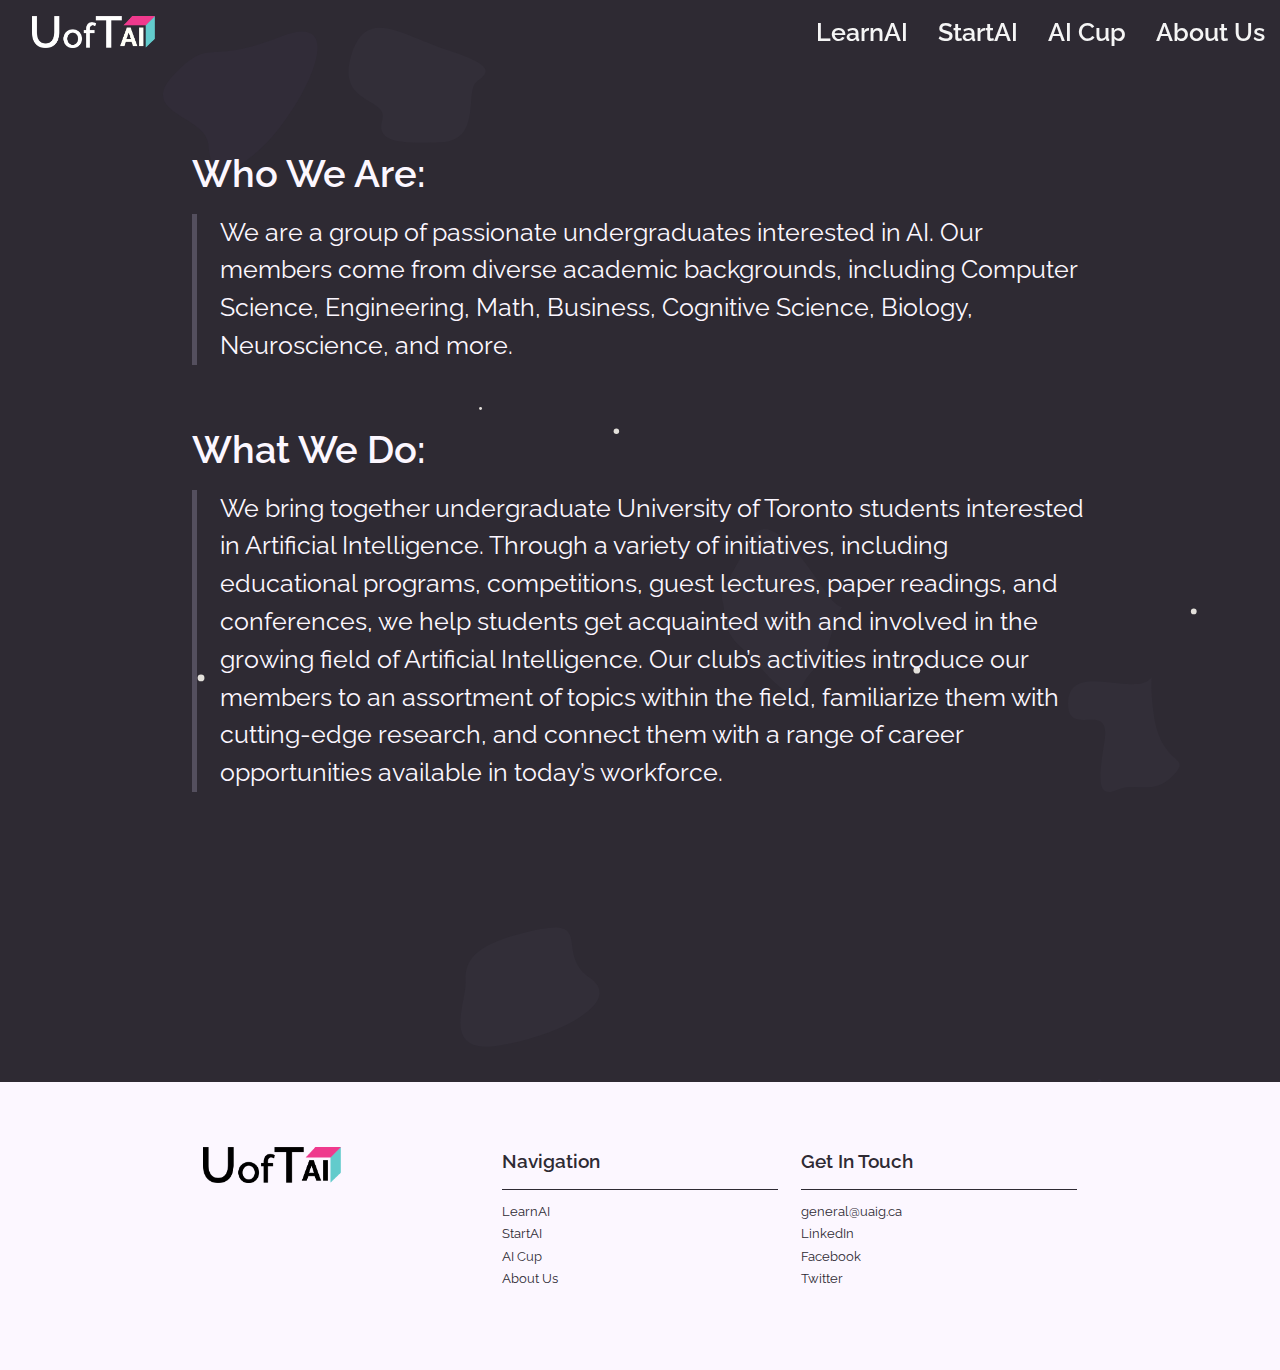
==== about/index.html @ dcece519 "Renamed CollabAI to AI Cup" ====
<!DOCTYPE html>
<html class="scroll-nice">
<head>
	<link rel="stylesheet" type="text/css" href="../styles.css">
	<link rel="stylesheet" type="text/css" href="https://uoftai.github.io/styles.css">
	<link href="https://fonts.googleapis.com/css?family=Montserrat|Nunito|Raleway:400,600,700&display=swap" rel="stylesheet">
	<link rel="stylesheet" href="https://cdnjs.cloudflare.com/ajax/libs/materialize/1.0.0/css/materialize.min.css">
	<title>About Us</title>
	<asteroid-scale>0.01</asteroid-scale>
</head>
<body>
	<svg id="asteroids" viewbox="0 0 1000 520">
		<g id='ast-container'>
		</g>
	</svg>
	<div class="content">
		<div class="navbar-fixed hide-on-med-and-down">
			<nav class="nav-no-shadow">
				<div class="nav-wrapper nav-dark-clear">
					<a href="../" class="brand-logo subtitle-weight nav-text nav-text-light"><span class="hide-on-med-and-down">&nbsp;&nbsp;&nbsp;&nbsp;</span><img style="width: auto; height: 32px; margin-top: 16px;" src="../assets/images/uoftai_light.png"></a>
					<ul id="nav-mobile" class="right hide-on-med-and-down">
						<li><a class="nav-text nav-text-light subtitle-weight flow-text" href="../learnai/">LearnAI</a></li>
						<li><a class="nav-text nav-text-light subtitle-weight flow-text" href="../startai/">StartAI</a></li>
						<li><a class="nav-text nav-text-light subtitle-weight flow-text" href="../aicup/">AI Cup</a></li>
						<li><a class="nav-text nav-text-light subtitle-weight flow-text" href="#!">About Us</a></li>
					</ul>
				</div>
			</nav>
		</div>

		<div class="container">
			<div class="space-10"></div>

			<div class="subtitle-weight text-light fsize-m">
				Who We Are:
			</div>
			<blockquote class="body-weight text-light flow-text">
				We are a group of passionate undergraduates interested in AI. 
				Our members come from diverse academic backgrounds, including Computer Science, 
				Engineering, Math, Business, Cognitive Science, Biology, Neuroscience, and more. 			
			</blockquote>

			<div class="space"></div>

			<div class="subtitle-weight text-light fsize-m">
				What We Do:
			</div>
			<blockquote class="body-weight text-light flow-text">
				We bring together undergraduate University of Toronto students interested in Artificial Intelligence. 
				Through a variety of initiatives, including educational programs, competitions, guest lectures, paper 
				readings, and conferences, we help students get acquainted with and involved in the growing field of 
				Artificial Intelligence. Our club’s activities introduce our members to an assortment of topics within 
				the field, familiarize them with cutting-edge research, and connect them with a range of career opportunities 
				available in today’s workforce.			
			</blockquote>

			<div class="space"></div>
		</div>

		<div class="space-25"></div>
		
		<footer class="page-footer bg-light">
			<div class="container">
				<div class="space"></div>
				<div class="row text-dark">
					<div class="col s4">
						<div class="subtitle-weight fsize-m">
							<a class="text-dark" href="../"><img style="width: 50%; height: auto;" src="../assets/images/uoftai.png"></a>
						</div>
					</div>
					<div class="col s4">
						<div class="subtitle-weight fsize-s">
							Navigation
						</div>
						<div>
							<ul>
								<li><div class="divider dark-grey"></div></li>
								<li><a class="text-dark body-weight fsize-s-" href="../learnai/">LearnAI</a></li>
								<li><a class="text-dark body-weight fsize-s-" href="../startai/">StartAI</a></li>
								<li><a class="text-dark body-weight fsize-s-" href="../aicup/">AI Cup</a></li>
								<li><a class="text-dark body-weight fsize-s-" href="#!">About Us</a></li>
							</ul>
						</div>
					</div>
					<div class="col s4">
						<div class="subtitle-weight fsize-s">
							Get In Touch
						</div>
						<div>
							<ul>
								<li><div class="divider dark-grey"></div></li>
								<li><a class="text-dark body-weight fsize-s-" target="_top" href="mailto:general@uaig.ca">general@uaig.ca</a></li>
								<li><a class="text-dark body-weight fsize-s-" target="_blank" href="https://www.linkedin.com/company/uaig-uoft/">LinkedIn</a></li>
								<li><a class="text-dark body-weight fsize-s-" target="_blank" href="https://www.facebook.com/UofTUAIG/">Facebook</a></li>
								<li><a class="text-dark body-weight fsize-s-" target="_blank" href="https://twitter.com/UaigUoft">Twitter</a></li>
							</ul>
						</div>
					</div>
				</div>
				<div class="space"></div>
			</div>
		</footer>
	</div>
</body>
<script type="text/javascript" src="https://cdnjs.cloudflare.com/ajax/libs/jquery/3.4.1/jquery.js"></script>
<script src="https://cdnjs.cloudflare.com/ajax/libs/materialize/1.0.0/js/materialize.min.js"></script>
<script type="text/javascript" src="../code.js"></script>
<script type="text/javascript" src="https://uoftai.github.io/code.js"></script>
</html>
---- styles.css ----
.dark-grey {
	background: #2E2A33 !important;
	background-color: #2E2A33 !important;
}

.mid-grey {
	background: #544F5E !important;
	background-color: #544F5E !important;
}

.bg-light {
	background: #FCF7FF !important;
}

.text-light {
	color: #FCF7FF;
}

.text-dark {
	color: #2E2A33;
}

.accent-blue {
	background: #62cbcc;
}

.accent-magenta {
	background: #ef3a8d;
}

#asteroids {
	position: absolute;
	top: 0;
	left: 0;
	z-index: 1;
}

.content {
	position: absolute;
	top: 0;
	left: 0;
	width: 100%;
	height: auto;
	z-index: 10;
}

.divider {
	margin-bottom: 10px;
	margin-top: -2px;
}

.wide-container {
	width: 85%;
	margin: 0 auto;
}

body, svg {
	background: #2E2A33;
}

blockquote {
	border-left: 5px solid #544F5E !important;
}

.coll.with-header .coll-item {
	padding-left: 30px;
}

.coll-header {
	padding: 10px 0px;
}

.coll-item {
	padding: 10px 20px;
	margin: 0;
}

.body-weight {
	font-family: 'Raleway', sans-serif;
	font-weight: 400;
}

.subtitle-weight {
	font-family: 'Raleway', sans-serif;
	font-weight: 600;
}

.title-weight {
	font-family: 'Raleway', sans-serif;
	font-weight: 700;
}

.nav-wrapper {
	transition: background-color .45s ease !important;
}

nav {
	transition: -webkit-box-shadow .4s ease, box-shadow .4s ease;
	background-color: rgba(0,0,0,0) !important;
}

.nav-no-shadow {
	-webkit-box-shadow: none !important;
	box-shadow: none !important;
}

.nav-text {
	transition: color .8s ease;	
}

.nav-dark-clear {
	background-color: rgba(46,42,51,0) !important;
}

.nav-dark {
	background-color: rgba(46,42,51,.4) !important;
}

.nav-dark:hover {
	background-color: rgba(46,42,51,1) !important;
}

.nav-light {
	background-color: rgba(244,244,244,.4) !important;
}

.nav-light:hover {
	background-color: rgba(244,244,244,1) !important;
}

.nav-text-dark {
	color: #2E2A33 !important;
}

.nav-text-light {
	color: #F5F5F5 !important;
}

#intro-left {
	position: absolute;
	left: 15vw;
	top: 45vh;
    transform: translate(0, -50%);
    max-width: 35vw;
}

#intro-right {
	position: absolute;
	left: 55vw;
	top: 45vh;
	width: 30vw;
	height: 23vw;
	transform: translate(0, -50%);
}

.top-center {
	position: absolute;
	left: 50vw;
	top: 45vh;
    transform: translate(-50%, -50%);
}

.flex-row {
	display: flex;
}

.flex-col {
	flex: 1;
}

.fsize-t {
	font-size: 0.7vw;
}

.fsize-s- {
	font-size: 1vw;
}

.fsize-s {
	font-size: 1.5vw;
}

.fsize-m {
	font-size: 3vw;
	line-height: 3.1vw;
}

.fsize-l {
	font-size: 5vw;
	line-height: 4.5vw;
}

.fsize-h {
	font-size: 8vw;
	line-height: 7.5vw;
}

.space, .space-5 {
	height: 5vh;
}

.space-10 {
	height: 10vh;
}

.space-15 {
	height: 15vh;
}

.space-20 {
	height: 20vh;
}

.space-25 {
	height: 25vh;
}

a.bot {
	color: #FCF7FF !important;
	border-bottom: dotted #FCF7FF !important;
    border-bottom-width: thin;
}

a.bot:hover {
	color: #FCF7FF !important;
	border-bottom: solid #FCF7FF !important;
    border-bottom-width: thin;
}

.separator {
	margin-left: 25vw;
	width: 50vw;
	height: 1vh;
	border-bottom: solid #FCF7FF !important;
    border-bottom-width: thin;
}

@media only screen and (min-width: 992px) and (min-height: 120vw) {
}

@media only screen and (min-width: 992px) and (min-height: 120vw) and (max-width: 1200px) {
}

@media only screen and (min-width: 992px) and (min-height: 150vw) and (max-width: 1200px) {
}

@media only screen and (min-width: 992px) and (min-height: 150vw) {
}

@media only screen and (min-height: 550px) and (max-width: 450px) {
	.scl-text {
		font-size: 3vmin !important;
	}
}

@media only screen and (max-height: 450px) and (min-width: 550px) {
	.scl-text {
		font-size: 1.5vw !important;
	}
}

@media only screen and (max-height: 675px) and (min-width: 550px) {
	.scl-text {
		font-size: 1.5vw !important;
	}
}

@media only screen and (max-height: 650px) and (max-width: 650px) {
	.hide-on-small-only {
		display: none !important;
	}
}

@media only screen and (min-width: 400px) {
	.hide-on-tiny {
		display: block;
	}

	.show-on-tiny {
		display: none;
	}

	.scl-text {
		font-size: 2vmin;
	}
}

@media only screen and (max-width: 400px) {
	.hide-on-tiny {
		display: none;
	}

	.show-on-tiny {
		display: block;
	}

	.scl-text {
		font-size: 2.5vmin;
	}
}

@media only screen and (min-width: 600px) {
	.scroll-nice::-webkit-scrollbar {
		width: 7px;
	}

	.scroll-nice::-webkit-scrollbar-track {
		background: #FAFAFA;
	}
	 
	.scroll-nice::-webkit-scrollbar-thumb {
		background: #616161; 
	}

	.show-on-small-only {
		display: none !important;
	}
}

@media only screen and (max-width: 600px) {
	::-webkit-scrollbar { 
		display: none; 
	}

	.center-m {
		text-align: center;
	}
	
	.show-on-small-only {
		display: block;
	}

	.show-on-med-only {
		display: none !important;
	}
}

@media only screen and (min-width: 992px) {
	.hide-on-large-and-up {
		display: none !important;
	}

	.show-on-med-and-down {
		display: none;
	}

	.show-on-med-only {
		display: none;
	}
}

@media only screen and (max-width: 992px) {
	.show-on-med-and-down {
		display: block;
	}

	.show-on-med-only {
		display: block;
	}
}

@media only screen and (min-width: 1200px) {
	.hide-on-large-and-up {
		display: none !important;
	}

	.hide-on-large-and-down {
		display: block;
	}

	.show-on-large-and-down {
		display: none;
	}

	.scl-text {
		font-size: 2.2vmin;
	}
}


@media only screen and (max-width: 1200px) {
	.hide-on-large-and-down {
		display: none !important;
	}

	.show-on-large-and-down {
		display: block;
	}
}

@media only screen and (min-width: 1700px) {
	.scl-text {
		font-size: 2.5vmin;
	}
}


@media only screen and (min-width: 2100px) {
	.scroll-nice::-webkit-scrollbar {
		width: 12px;
	}
}
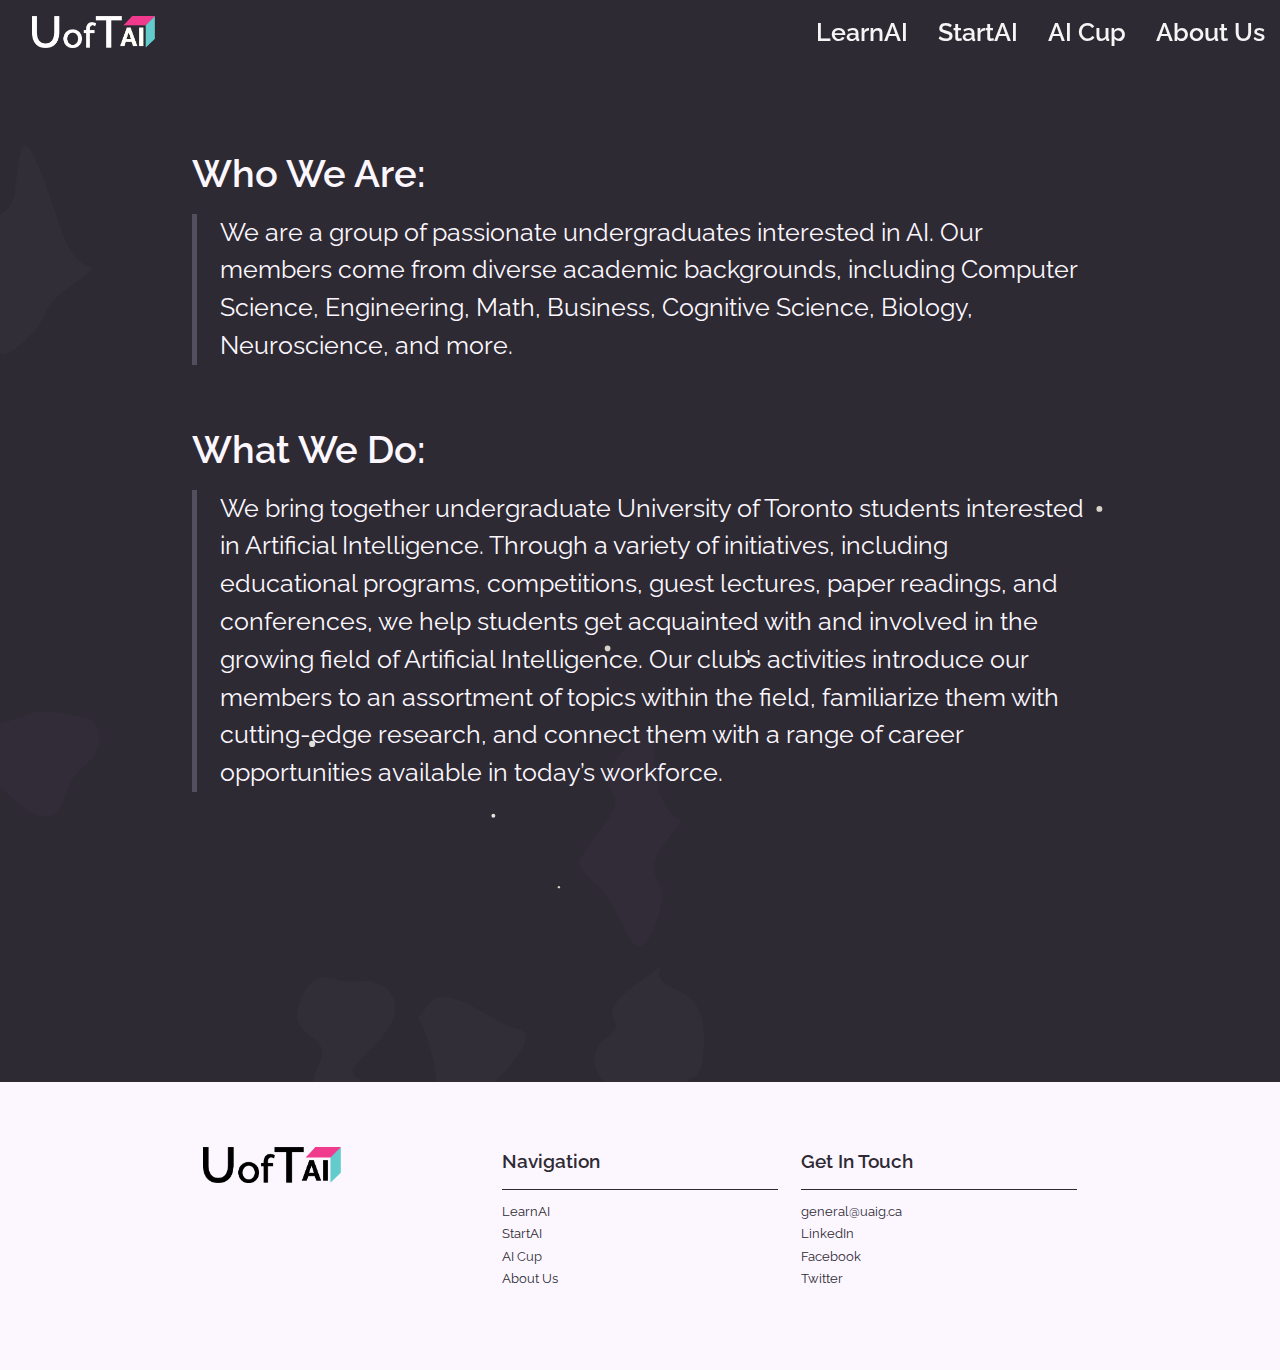
==== commit 82c7591d: "Removed the links to live css and js files that were redundant" ====
--- a/about/index.html
+++ b/about/index.html
@@ -2,7 +2,6 @@
 <html class="scroll-nice">
 <head>
 	<link rel="stylesheet" type="text/css" href="../styles.css">
-	<link rel="stylesheet" type="text/css" href="https://uoftai.github.io/styles.css">
 	<link href="https://fonts.googleapis.com/css?family=Montserrat|Nunito|Raleway:400,600,700&display=swap" rel="stylesheet">
 	<link rel="stylesheet" href="https://cdnjs.cloudflare.com/ajax/libs/materialize/1.0.0/css/materialize.min.css">
 	<title>About Us</title>
@@ -105,5 +104,4 @@
 <script type="text/javascript" src="https://cdnjs.cloudflare.com/ajax/libs/jquery/3.4.1/jquery.js"></script>
 <script src="https://cdnjs.cloudflare.com/ajax/libs/materialize/1.0.0/js/materialize.min.js"></script>
 <script type="text/javascript" src="../code.js"></script>
-<script type="text/javascript" src="https://uoftai.github.io/code.js"></script>
 </html>
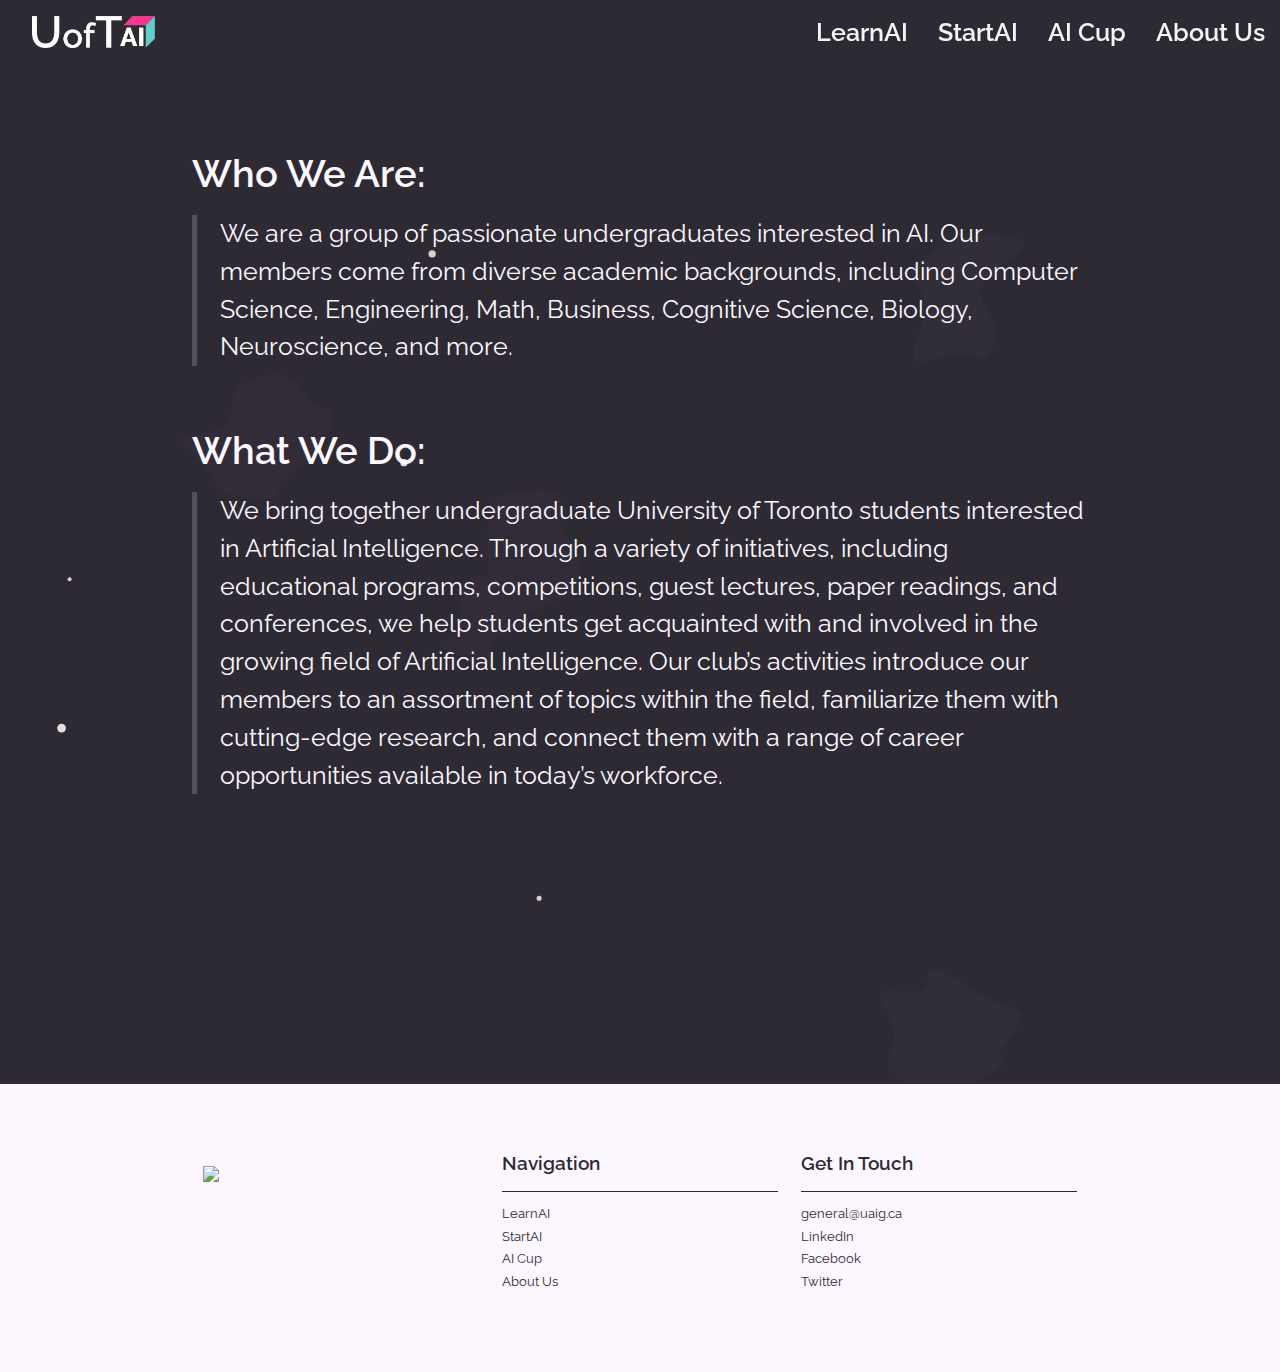
==== commit 846457fe: "Added mobile responsiveness 1.0" ====
--- a/about/index.html
+++ b/about/index.html
@@ -4,6 +4,7 @@
 	<link rel="stylesheet" type="text/css" href="../styles.css">
 	<link href="https://fonts.googleapis.com/css?family=Montserrat|Nunito|Raleway:400,600,700&display=swap" rel="stylesheet">
 	<link rel="stylesheet" href="https://cdnjs.cloudflare.com/ajax/libs/materialize/1.0.0/css/materialize.min.css">
+	<meta name="viewport" content="width=device-width, initial-scale=1.0">
 	<title>About Us</title>
 	<asteroid-scale>0.01</asteroid-scale>
 </head>
@@ -30,7 +31,10 @@
 		<div class="container">
 			<div class="space-10"></div>
 
-			<div class="subtitle-weight text-light fsize-m">
+			<div class="subtitle-weight text-light fsize-m hide-on-small-only">
+				Who We Are:
+			</div>
+			<div class="subtitle-weight text-light fsize-l show-on-small-only">
 				Who We Are:
 			</div>
 			<blockquote class="body-weight text-light flow-text">
@@ -41,7 +45,10 @@
 
 			<div class="space"></div>
 
-			<div class="subtitle-weight text-light fsize-m">
+			<div class="subtitle-weight text-light fsize-m hide-on-small-only">
+				What We Do:
+			</div>
+			<div class="subtitle-weight text-light fsize-l show-on-small-only">
 				What We Do:
 			</div>
 			<blockquote class="body-weight text-light flow-text">
@@ -62,12 +69,12 @@
 			<div class="container">
 				<div class="space"></div>
 				<div class="row text-dark">
-					<div class="col s4">
+					<div class="col m4 hide-on-small-only">
 						<div class="subtitle-weight fsize-m">
-							<a class="text-dark" href="../"><img style="width: 50%; height: auto;" src="../assets/images/uoftai.png"></a>
+							<a class="text-dark" href="../"><img style="width: 50%; height: auto;" src="assets/images/uoftai.png"></a>
 						</div>
 					</div>
-					<div class="col s4">
+					<div class="col m4 hide-on-small-only">
 						<div class="subtitle-weight fsize-s">
 							Navigation
 						</div>
@@ -81,7 +88,7 @@
 							</ul>
 						</div>
 					</div>
-					<div class="col s4">
+					<div class="col m4 hide-on-small-only">
 						<div class="subtitle-weight fsize-s">
 							Get In Touch
 						</div>
@@ -95,6 +102,34 @@
 							</ul>
 						</div>
 					</div>
+					<div class="col s6 show-on-small-only">
+						<div class="subtitle-weight fsize-m">
+							Navigation
+						</div>
+						<div>
+							<ul>
+								<li><div class="divider dark-grey"></div></li>
+								<li><a class="text-dark body-weight fsize-m-" href="../learnai/">LearnAI</a></li>
+								<li><a class="text-dark body-weight fsize-m-" href="../startai/">StartAI</a></li>
+								<li><a class="text-dark body-weight fsize-m-" href="../aicup/">AI Cup</a></li>
+								<li><a class="text-dark body-weight fsize-m-" href="#!">About Us</a></li>
+							</ul>
+						</div>
+					</div>
+					<div class="col s6 show-on-small-only">
+						<div class="subtitle-weight fsize-m">
+							Get In Touch
+						</div>
+						<div>
+							<ul>
+								<li><div class="divider dark-grey"></div></li>
+								<li><a class="text-dark body-weight fsize-m-" target="_top" href="mailto:general@uaig.ca">general@uaig.ca</a></li>
+								<li><a class="text-dark body-weight fsize-m-" target="_blank" href="https://www.linkedin.com/company/uaig-uoft/">LinkedIn</a></li>
+								<li><a class="text-dark body-weight fsize-m-" target="_blank" href="https://www.facebook.com/UofTUAIG/">Facebook</a></li>
+								<li><a class="text-dark body-weight fsize-m-" target="_blank" href="https://twitter.com/UaigUoft">Twitter</a></li>
+							</ul>
+						</div>
+					</div>
 				</div>
 				<div class="space"></div>
 			</div>
--- a/styles.css
+++ b/styles.css
@@ -136,23 +136,6 @@
 	color: #F5F5F5 !important;
 }
 
-#intro-left {
-	position: absolute;
-	left: 15vw;
-	top: 45vh;
-    transform: translate(0, -50%);
-    max-width: 35vw;
-}
-
-#intro-right {
-	position: absolute;
-	left: 55vw;
-	top: 45vh;
-	width: 30vw;
-	height: 23vw;
-	transform: translate(0, -50%);
-}
-
 .top-center {
 	position: absolute;
 	left: 50vw;
@@ -180,9 +163,14 @@
 	font-size: 1.5vw;
 }
 
+.fsize-m- {
+	font-size: 2.1vw;
+	line-height: 2.4vw;
+}
+
 .fsize-m {
 	font-size: 3vw;
-	line-height: 3.1vw;
+	line-height: 3.2vw;
 }
 
 .fsize-l {
@@ -217,58 +205,33 @@
 
 a.bot {
 	color: #FCF7FF !important;
-	border-bottom: dotted #FCF7FF !important;
-    border-bottom-width: thin;
+	border-bottom: 2px dotted #FCF7FF !important;
 }
 
 a.bot:hover {
 	color: #FCF7FF !important;
-	border-bottom: solid #FCF7FF !important;
-    border-bottom-width: thin;
-}
-
-.separator {
-	margin-left: 25vw;
-	width: 50vw;
-	height: 1vh;
-	border-bottom: solid #FCF7FF !important;
-    border-bottom-width: thin;
-}
-
-@media only screen and (min-width: 992px) and (min-height: 120vw) {
-}
-
-@media only screen and (min-width: 992px) and (min-height: 120vw) and (max-width: 1200px) {
-}
-
-@media only screen and (min-width: 992px) and (min-height: 150vw) and (max-width: 1200px) {
-}
-
-@media only screen and (min-width: 992px) and (min-height: 150vw) {
-}
-
-@media only screen and (min-height: 550px) and (max-width: 450px) {
-	.scl-text {
-		font-size: 3vmin !important;
-	}
-}
-
-@media only screen and (max-height: 450px) and (min-width: 550px) {
-	.scl-text {
-		font-size: 1.5vw !important;
-	}
-}
-
-@media only screen and (max-height: 675px) and (min-width: 550px) {
-	.scl-text {
-		font-size: 1.5vw !important;
-	}
-}
-
-@media only screen and (max-height: 650px) and (max-width: 650px) {
-	.hide-on-small-only {
-		display: none !important;
-	}
+	border-bottom: 2px solid #FCF7FF !important;
+}
+
+.highlight.start {
+    background-size: 100% 40%;
+}
+
+.highlight.pink_accent {
+    background-image: -webkit-linear-gradient(bottom, #ea498d66 0%, #ea498d66 100%);
+	background-image: linear-gradient(to top, #ea498d66 0%, #ea498d66 100%);
+}
+.highlight.blue_accent {
+    background-image: -webkit-linear-gradient(bottom, #62cbcc66 0%, #62cbcc66 100%);
+	background-image: linear-gradient(to top, #62cbcc66 0%, #62cbcc66 100%);
+}
+.highlight {
+	background-position: bottom left;
+    background-size: 0 40%;
+    background-repeat: no-repeat;
+    transition: background 1s cubic-bezier(0.42, 0, 0.095, 0.935);
+    transition-timing-function: cubic-bezier(0.42, 0, 0.095, 0.935);
+	transition-delay: .1s;
 }
 
 @media only screen and (min-width: 400px) {
@@ -278,10 +241,6 @@
 
 	.show-on-tiny {
 		display: none;
-	}
-
-	.scl-text {
-		font-size: 2vmin;
 	}
 }
 
@@ -293,10 +252,6 @@
 	.show-on-tiny {
 		display: block;
 	}
-
-	.scl-text {
-		font-size: 2.5vmin;
-	}
 }
 
 @media only screen and (min-width: 600px) {
@@ -315,9 +270,46 @@
 	.show-on-small-only {
 		display: none !important;
 	}
+
+	.hide-on-small-only {
+		display: block !important;
+	}
+
+	#intro-left {
+		position: absolute;
+		left: 15vw;
+		top: 45vh;
+		transform: translate(0, -50%);
+		max-width: 35vw;
+	}
+
+	#intro-right {
+		position: absolute;
+		left: 55vw;
+		top: 45vh;
+		width: 30vw;
+		height: 23vw;
+		transform: translate(0, -50%);
+	}
+
+	#intro-spacer {
+		height: 85vh;
+	}
+
+	.separator {
+		margin-left: 25vw;
+		width: 50vw;
+		height: 1vh;
+		border-bottom: solid #FCF7FF !important;
+		border-bottom-width: thin;
+	}
 }
 
 @media only screen and (max-width: 600px) {
+	.hide-on-small-only {
+		display: none !important;
+	}
+
 	::-webkit-scrollbar { 
 		display: none; 
 	}
@@ -332,6 +324,34 @@
 
 	.show-on-med-only {
 		display: none !important;
+	}
+
+	#intro-left {
+		position: absolute;
+		left: 50vw;
+		top: 35vh;
+		transform: translate(-40%, -60%);
+		width: 80vw;
+	}
+
+	#intro-right {
+		display: none !important;
+	}
+
+	#intro-spacer {
+		height: 60vh;
+	}
+
+	.container {
+		width: 70% !important;
+	}
+
+	.separator {
+		margin-left: 12.5vw;
+		width: 75vw;
+		height: 1vh;
+		border-bottom: solid #FCF7FF !important;
+		border-bottom-width: thin;
 	}
 }
 
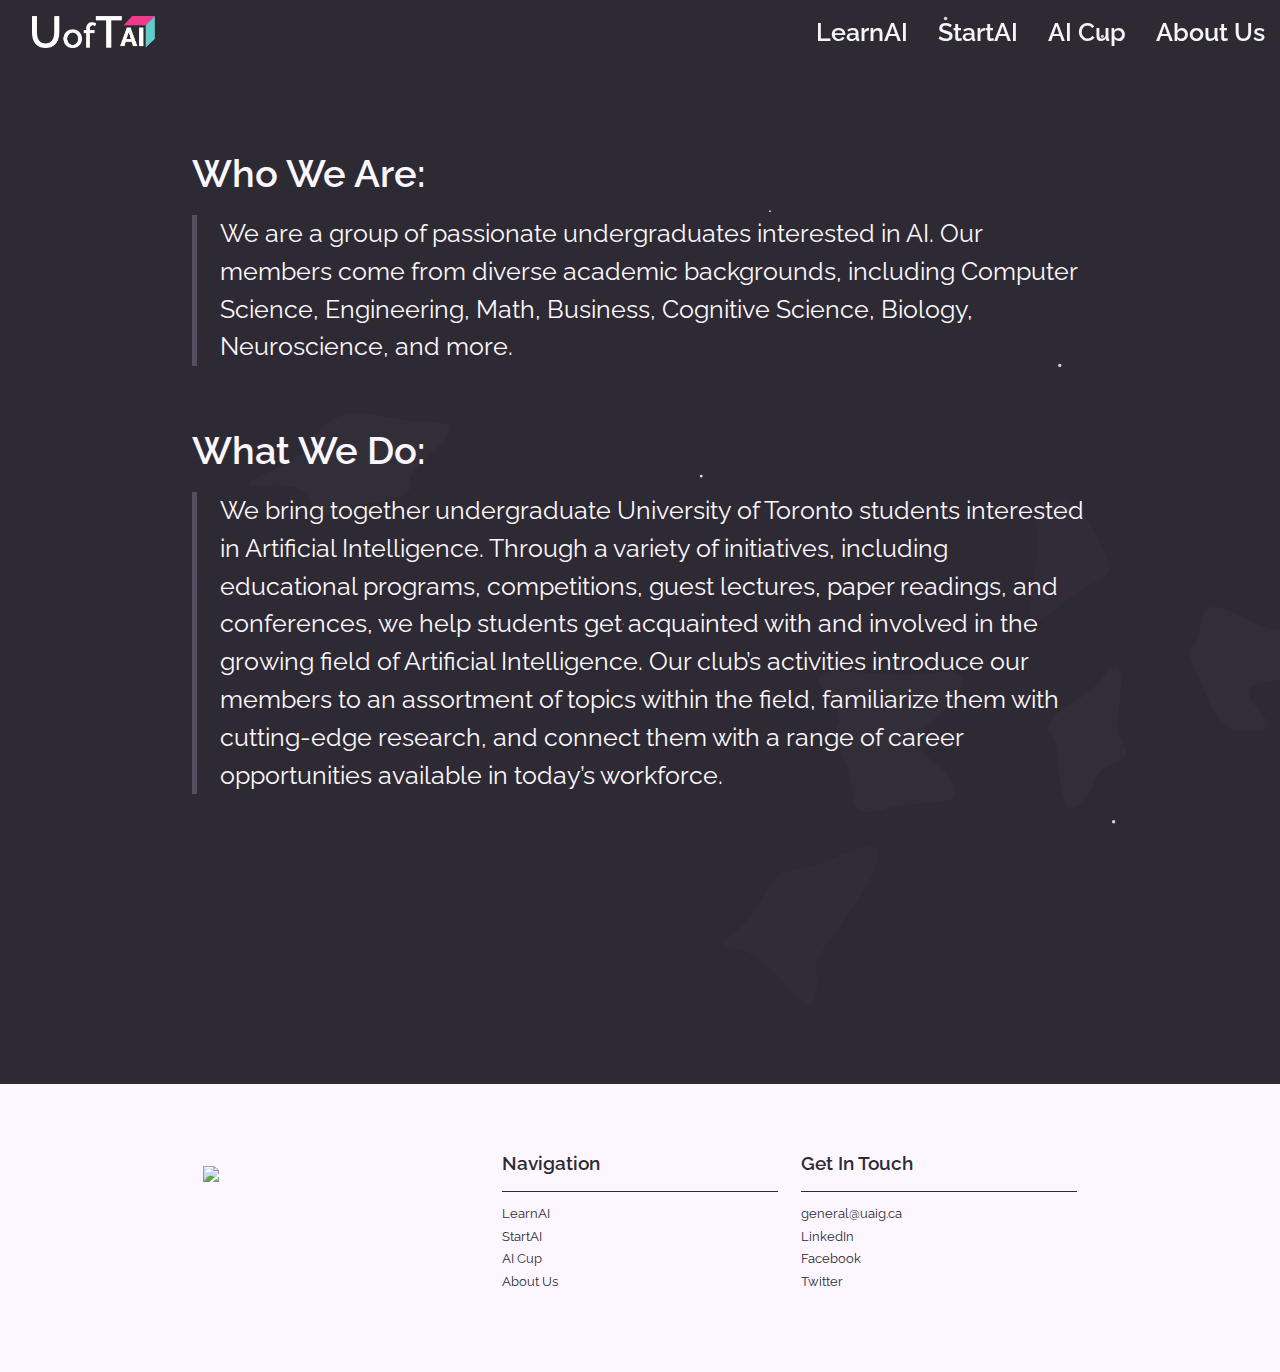
==== commit 2cd67740: "Added navbar and side menu" ====
--- a/about/index.html
+++ b/about/index.html
@@ -3,6 +3,7 @@
 <head>
 	<link rel="stylesheet" type="text/css" href="../styles.css">
 	<link href="https://fonts.googleapis.com/css?family=Montserrat|Nunito|Raleway:400,600,700&display=swap" rel="stylesheet">
+	<link rel="stylesheet" type="text/css" href="https://cdnjs.cloudflare.com/ajax/libs/font-awesome/5.11.2/css/all.css">
 	<link rel="stylesheet" href="https://cdnjs.cloudflare.com/ajax/libs/materialize/1.0.0/css/materialize.min.css">
 	<meta name="viewport" content="width=device-width, initial-scale=1.0">
 	<title>About Us</title>
@@ -14,9 +15,12 @@
 		</g>
 	</svg>
 	<div class="content">
-		<div class="navbar-fixed hide-on-med-and-down">
+		<div class="navbar-fixed">
 			<nav class="nav-no-shadow">
 				<div class="nav-wrapper nav-dark-clear">
+					<a href="#" data-target="slide-out" id="menu-icon" class="sidenav-trigger show-on-med-and-down text-light">
+						<div class="fa fa-bars"></div>
+					</a>
 					<a href="../" class="brand-logo subtitle-weight nav-text nav-text-light"><span class="hide-on-med-and-down">&nbsp;&nbsp;&nbsp;&nbsp;</span><img style="width: auto; height: 32px; margin-top: 16px;" src="../assets/images/uoftai_light.png"></a>
 					<ul id="nav-mobile" class="right hide-on-med-and-down">
 						<li><a class="nav-text nav-text-light subtitle-weight flow-text" href="../learnai/">LearnAI</a></li>
@@ -135,6 +139,16 @@
 			</div>
 		</footer>
 	</div>
+
+	<ul id="slide-out" class="sidenav">
+		<div class="space"></div>
+		<li><a href="#" class="text-dark subtitle-weight fsize-m">Navigation</a></li>
+		<li><div class="divider"></div></li>
+		<li><a class="text-dark body-weight fsize-m-" href="../learnai/">LearnAI</a></li>
+		<li><a class="text-dark body-weight fsize-m-" href="../startai/">StartAI</a></li>
+		<li><a class="text-dark body-weight fsize-m-" href="../aicup/">AI Cup</a></li>
+		<li><a class="text-dark body-weight fsize-m-" href="#!">About Us</a></li>
+	</ul>
 </body>
 <script type="text/javascript" src="https://cdnjs.cloudflare.com/ajax/libs/jquery/3.4.1/jquery.js"></script>
 <script src="https://cdnjs.cloudflare.com/ajax/libs/materialize/1.0.0/js/materialize.min.js"></script>
--- a/styles.css
+++ b/styles.css
@@ -77,17 +77,17 @@
 
 .body-weight {
 	font-family: 'Raleway', sans-serif;
-	font-weight: 400;
+	font-weight: 400 !important;
 }
 
 .subtitle-weight {
 	font-family: 'Raleway', sans-serif;
-	font-weight: 600;
+	font-weight: 600 !important;
 }
 
 .title-weight {
 	font-family: 'Raleway', sans-serif;
-	font-weight: 700;
+	font-weight: 700 !important;
 }
 
 .nav-wrapper {
@@ -140,7 +140,7 @@
 	position: absolute;
 	left: 50vw;
 	top: 45vh;
-    transform: translate(-50%, -50%);
+	transform: translate(-50%, -50%);
 }
 
 .flex-row {
@@ -213,24 +213,28 @@
 	border-bottom: 2px solid #FCF7FF !important;
 }
 
+#menu-icon {
+	font-size: 2vmax;
+}
+
 .highlight.start {
-    background-size: 100% 40%;
+	background-size: 100% 40%;
 }
 
 .highlight.pink_accent {
-    background-image: -webkit-linear-gradient(bottom, #ea498d66 0%, #ea498d66 100%);
+	background-image: -webkit-linear-gradient(bottom, #ea498d66 0%, #ea498d66 100%);
 	background-image: linear-gradient(to top, #ea498d66 0%, #ea498d66 100%);
 }
 .highlight.blue_accent {
-    background-image: -webkit-linear-gradient(bottom, #62cbcc66 0%, #62cbcc66 100%);
+	background-image: -webkit-linear-gradient(bottom, #62cbcc66 0%, #62cbcc66 100%);
 	background-image: linear-gradient(to top, #62cbcc66 0%, #62cbcc66 100%);
 }
 .highlight {
 	background-position: bottom left;
-    background-size: 0 40%;
-    background-repeat: no-repeat;
-    transition: background 1s cubic-bezier(0.42, 0, 0.095, 0.935);
-    transition-timing-function: cubic-bezier(0.42, 0, 0.095, 0.935);
+	background-size: 0 40%;
+	background-repeat: no-repeat;
+	transition: background 1s cubic-bezier(0.42, 0, 0.095, 0.935);
+	transition-timing-function: cubic-bezier(0.42, 0, 0.095, 0.935);
 	transition-delay: .1s;
 }
 
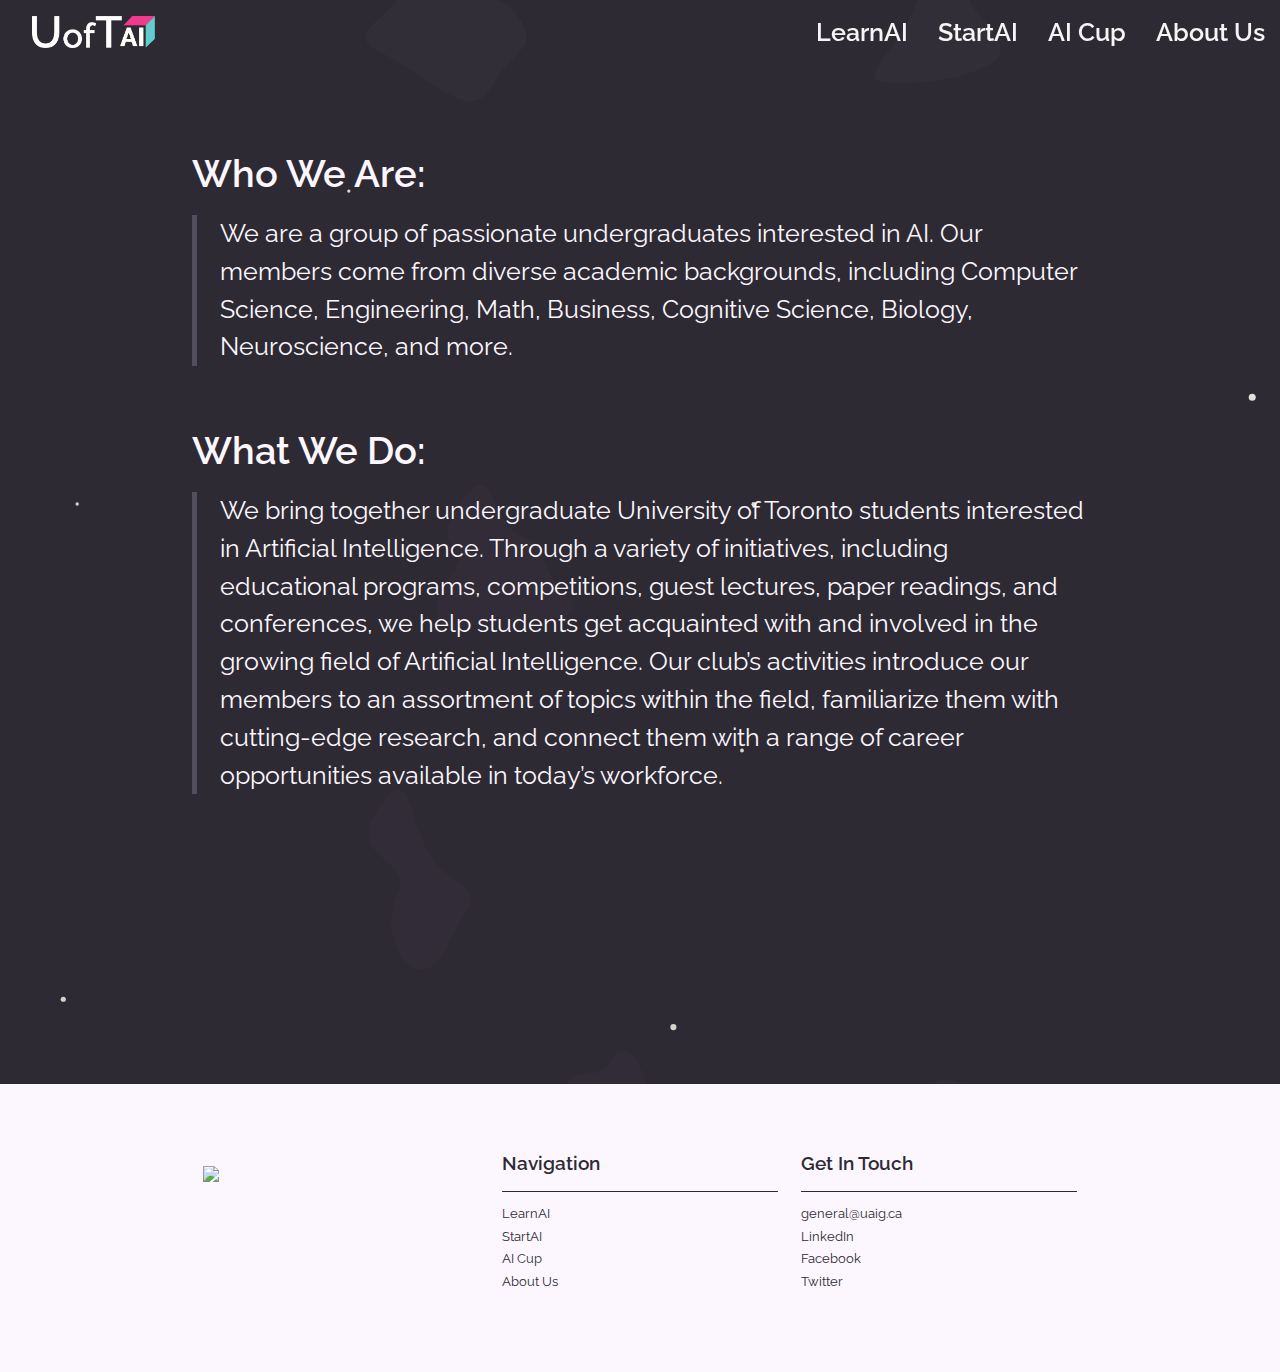
==== commit 1d228f30: "Added favicon" ====
--- a/about/index.html
+++ b/about/index.html
@@ -2,6 +2,7 @@
 <html class="scroll-nice">
 <head>
 	<link rel="stylesheet" type="text/css" href="../styles.css">
+	<link rel="shortcut icon" type="image/png" href="assets/images/favicon.png"/>
 	<link href="https://fonts.googleapis.com/css?family=Montserrat|Nunito|Raleway:400,600,700&display=swap" rel="stylesheet">
 	<link rel="stylesheet" type="text/css" href="https://cdnjs.cloudflare.com/ajax/libs/font-awesome/5.11.2/css/all.css">
 	<link rel="stylesheet" href="https://cdnjs.cloudflare.com/ajax/libs/materialize/1.0.0/css/materialize.min.css">
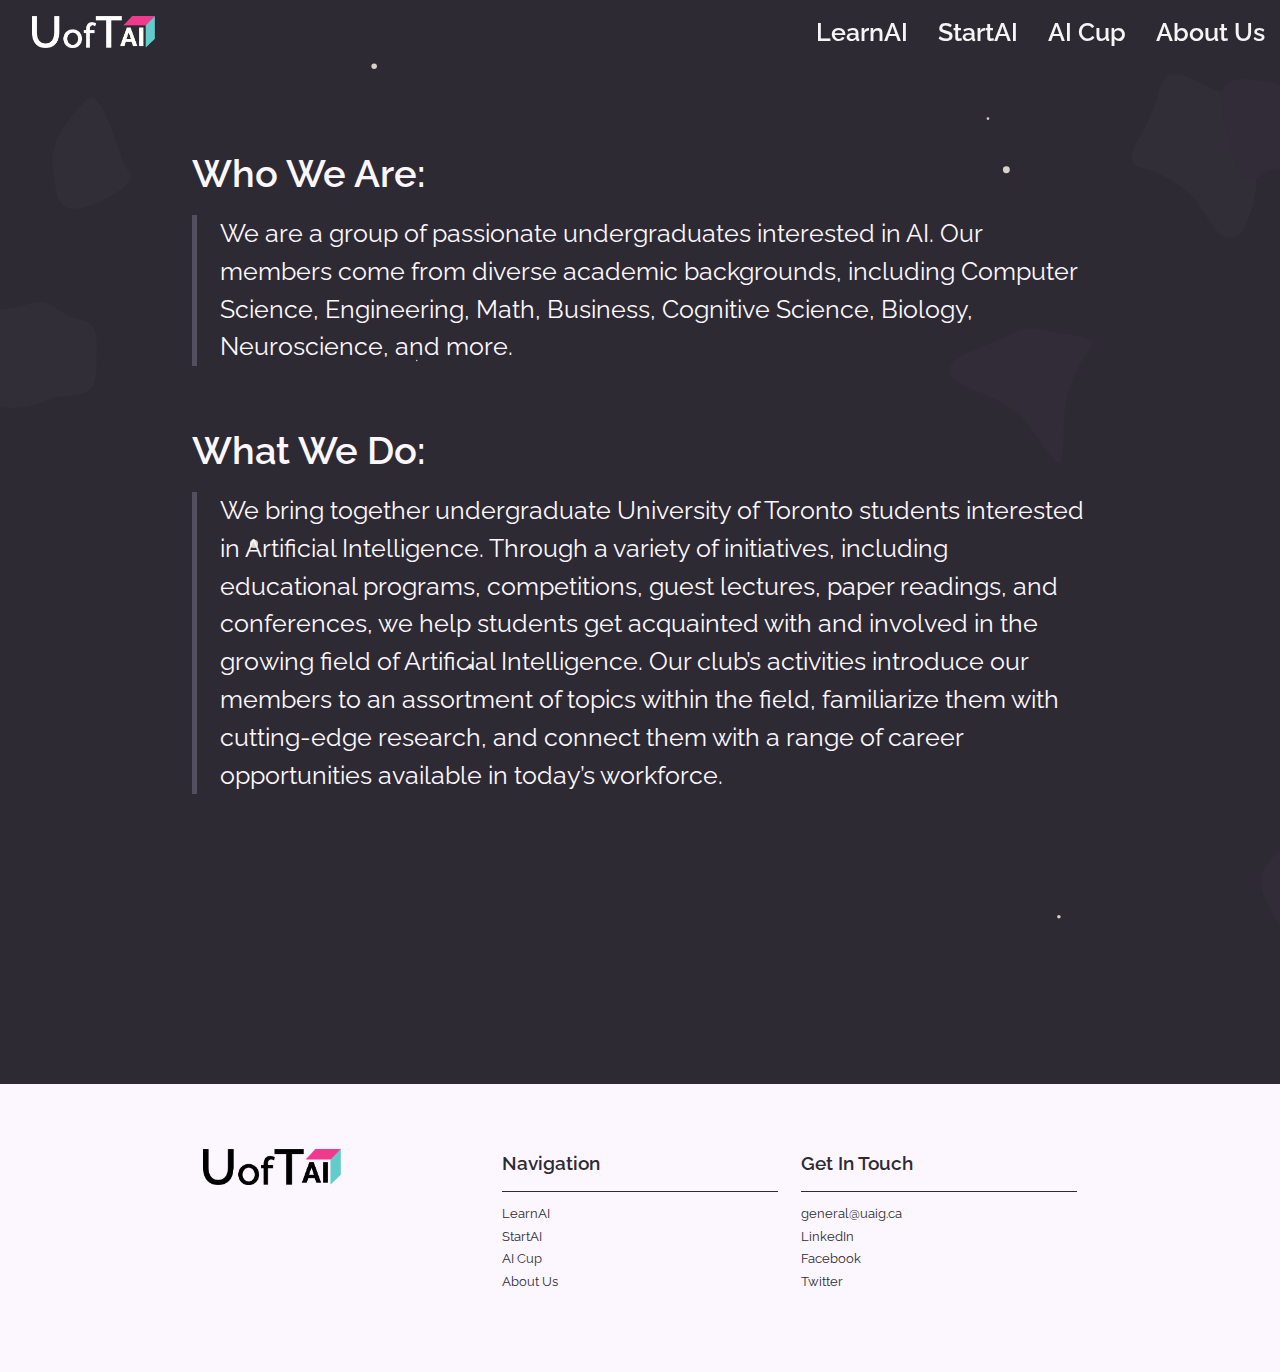
==== commit 0ae04398: "Fixed the logo in the footer:" ====
--- a/about/index.html
+++ b/about/index.html
@@ -76,7 +76,7 @@
 				<div class="row text-dark">
 					<div class="col m4 hide-on-small-only">
 						<div class="subtitle-weight fsize-m">
-							<a class="text-dark" href="../"><img style="width: 50%; height: auto;" src="assets/images/uoftai.png"></a>
+							<a class="text-dark" href="../"><img style="width: 50%; height: auto;" src="../assets/images/uoftai.png"></a>
 						</div>
 					</div>
 					<div class="col m4 hide-on-small-only">
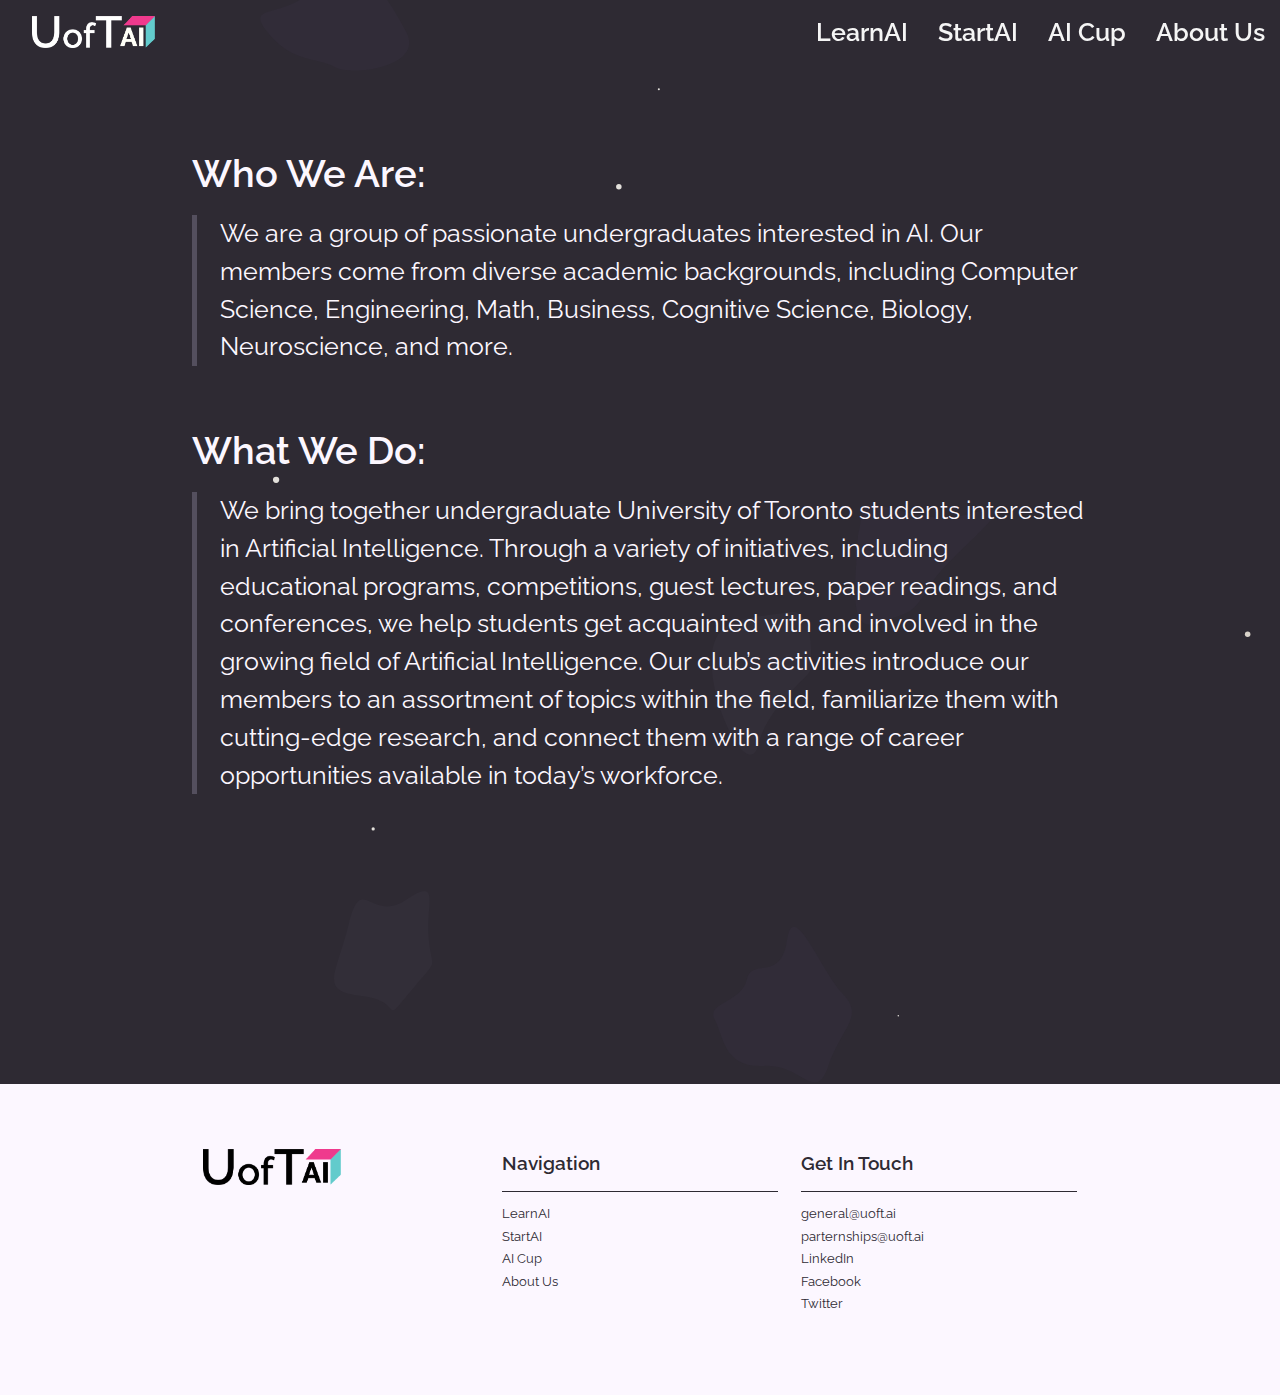
==== commit 3e5d3725: "Changed email in the footer" ====
--- a/about/index.html
+++ b/about/index.html
@@ -100,7 +100,8 @@
 						<div>
 							<ul>
 								<li><div class="divider dark-grey"></div></li>
-								<li><a class="text-dark body-weight fsize-s-" target="_top" href="mailto:general@uaig.ca">general@uaig.ca</a></li>
+								<li><a class="text-dark body-weight fsize-s-" target="_top" href="mailto:general@uoft.ai">general@uoft.ai</a></li>
+								<li><a class="text-dark body-weight fsize-s-" target="_top" href="mailto:parternships@uoft.ai">parternships@uoft.ai</a></li>
 								<li><a class="text-dark body-weight fsize-s-" target="_blank" href="https://www.linkedin.com/company/uaig-uoft/">LinkedIn</a></li>
 								<li><a class="text-dark body-weight fsize-s-" target="_blank" href="https://www.facebook.com/UofTUAIG/">Facebook</a></li>
 								<li><a class="text-dark body-weight fsize-s-" target="_blank" href="https://twitter.com/UaigUoft">Twitter</a></li>
@@ -128,7 +129,8 @@
 						<div>
 							<ul>
 								<li><div class="divider dark-grey"></div></li>
-								<li><a class="text-dark body-weight fsize-m-" target="_top" href="mailto:general@uaig.ca">general@uaig.ca</a></li>
+								<li><a class="text-dark body-weight fsize-m-" target="_top" href="mailto:general@uoft.ai">general@uoft.ai</a></li>
+								<li><a class="text-dark body-weight fsize-m-" target="_top" href="mailto:parternships@uoft.ai">parternships@uoft.ai</a></li>
 								<li><a class="text-dark body-weight fsize-m-" target="_blank" href="https://www.linkedin.com/company/uaig-uoft/">LinkedIn</a></li>
 								<li><a class="text-dark body-weight fsize-m-" target="_blank" href="https://www.facebook.com/UofTUAIG/">Facebook</a></li>
 								<li><a class="text-dark body-weight fsize-m-" target="_blank" href="https://twitter.com/UaigUoft">Twitter</a></li>
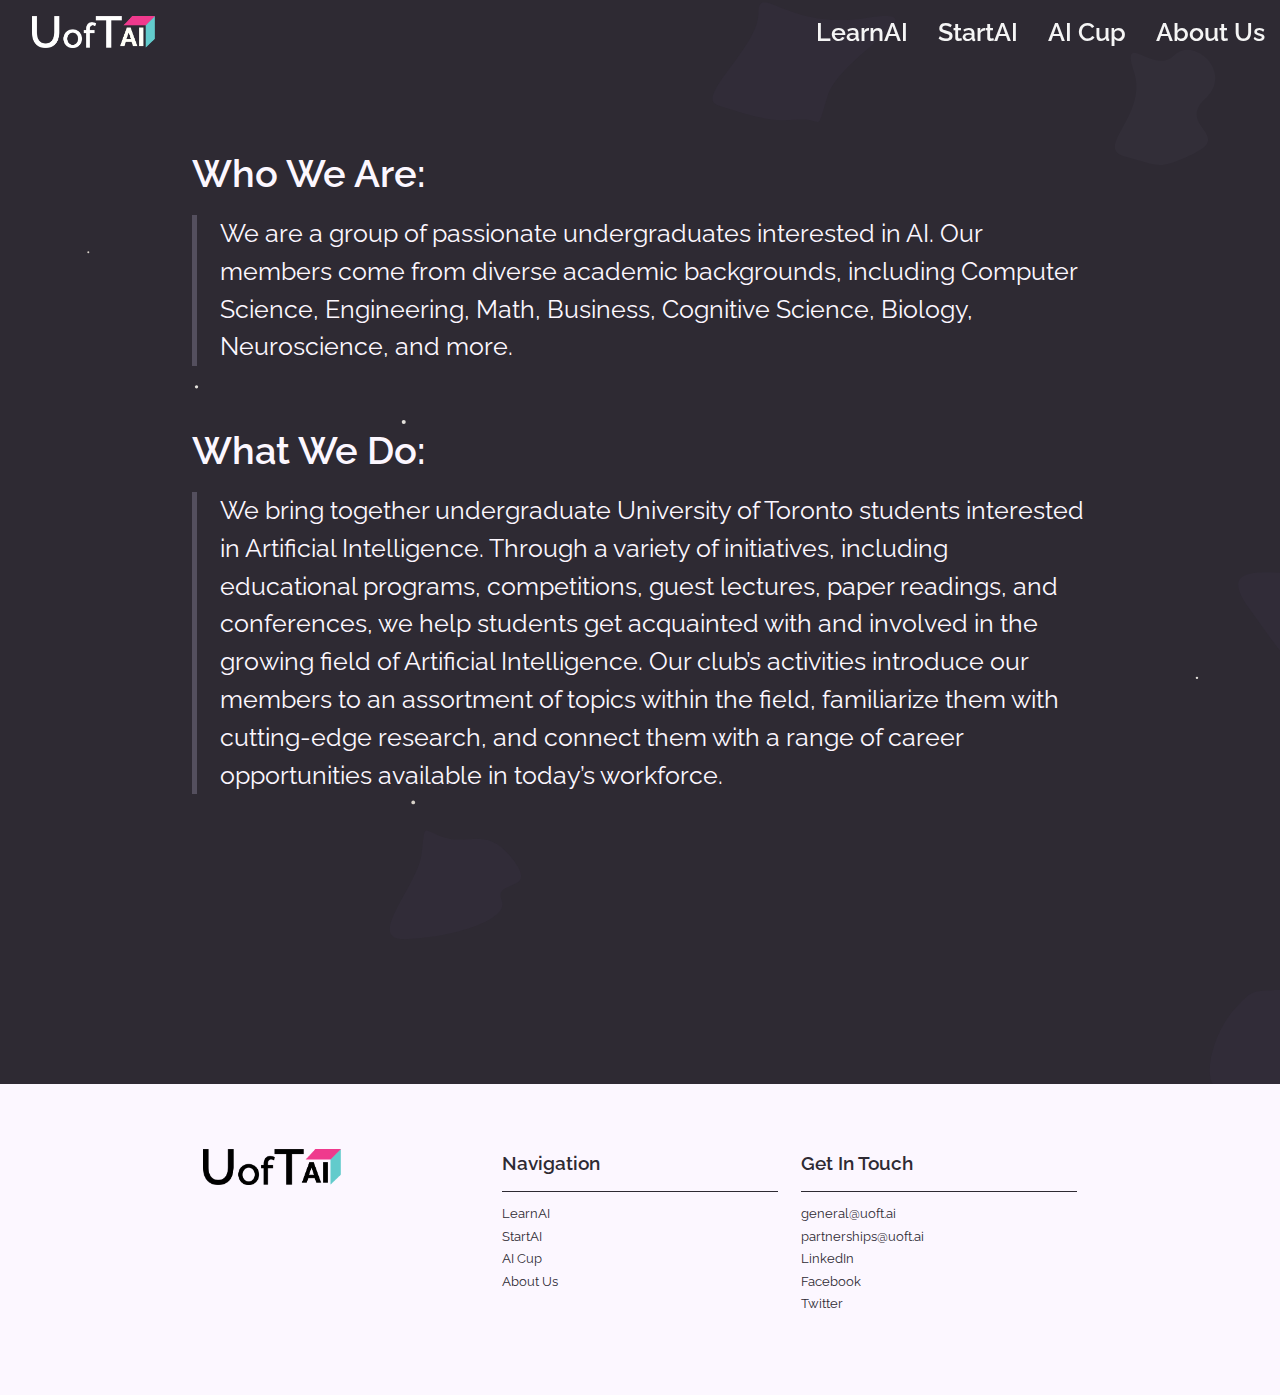
==== commit 5db06208: "Fixed typo in email" ====
--- a/about/index.html
+++ b/about/index.html
@@ -101,7 +101,7 @@
 							<ul>
 								<li><div class="divider dark-grey"></div></li>
 								<li><a class="text-dark body-weight fsize-s-" target="_top" href="mailto:general@uoft.ai">general@uoft.ai</a></li>
-								<li><a class="text-dark body-weight fsize-s-" target="_top" href="mailto:parternships@uoft.ai">parternships@uoft.ai</a></li>
+								<li><a class="text-dark body-weight fsize-s-" target="_top" href="mailto:partnerships@uoft.ai">partnerships@uoft.ai</a></li>
 								<li><a class="text-dark body-weight fsize-s-" target="_blank" href="https://www.linkedin.com/company/uaig-uoft/">LinkedIn</a></li>
 								<li><a class="text-dark body-weight fsize-s-" target="_blank" href="https://www.facebook.com/UofTUAIG/">Facebook</a></li>
 								<li><a class="text-dark body-weight fsize-s-" target="_blank" href="https://twitter.com/UaigUoft">Twitter</a></li>
@@ -130,7 +130,7 @@
 							<ul>
 								<li><div class="divider dark-grey"></div></li>
 								<li><a class="text-dark body-weight fsize-m-" target="_top" href="mailto:general@uoft.ai">general@uoft.ai</a></li>
-								<li><a class="text-dark body-weight fsize-m-" target="_top" href="mailto:parternships@uoft.ai">parternships@uoft.ai</a></li>
+								<li><a class="text-dark body-weight fsize-m-" target="_top" href="mailto:partnerships@uoft.ai">partnerships@uoft.ai</a></li>
 								<li><a class="text-dark body-weight fsize-m-" target="_blank" href="https://www.linkedin.com/company/uaig-uoft/">LinkedIn</a></li>
 								<li><a class="text-dark body-weight fsize-m-" target="_blank" href="https://www.facebook.com/UofTUAIG/">Facebook</a></li>
 								<li><a class="text-dark body-weight fsize-m-" target="_blank" href="https://twitter.com/UaigUoft">Twitter</a></li>
